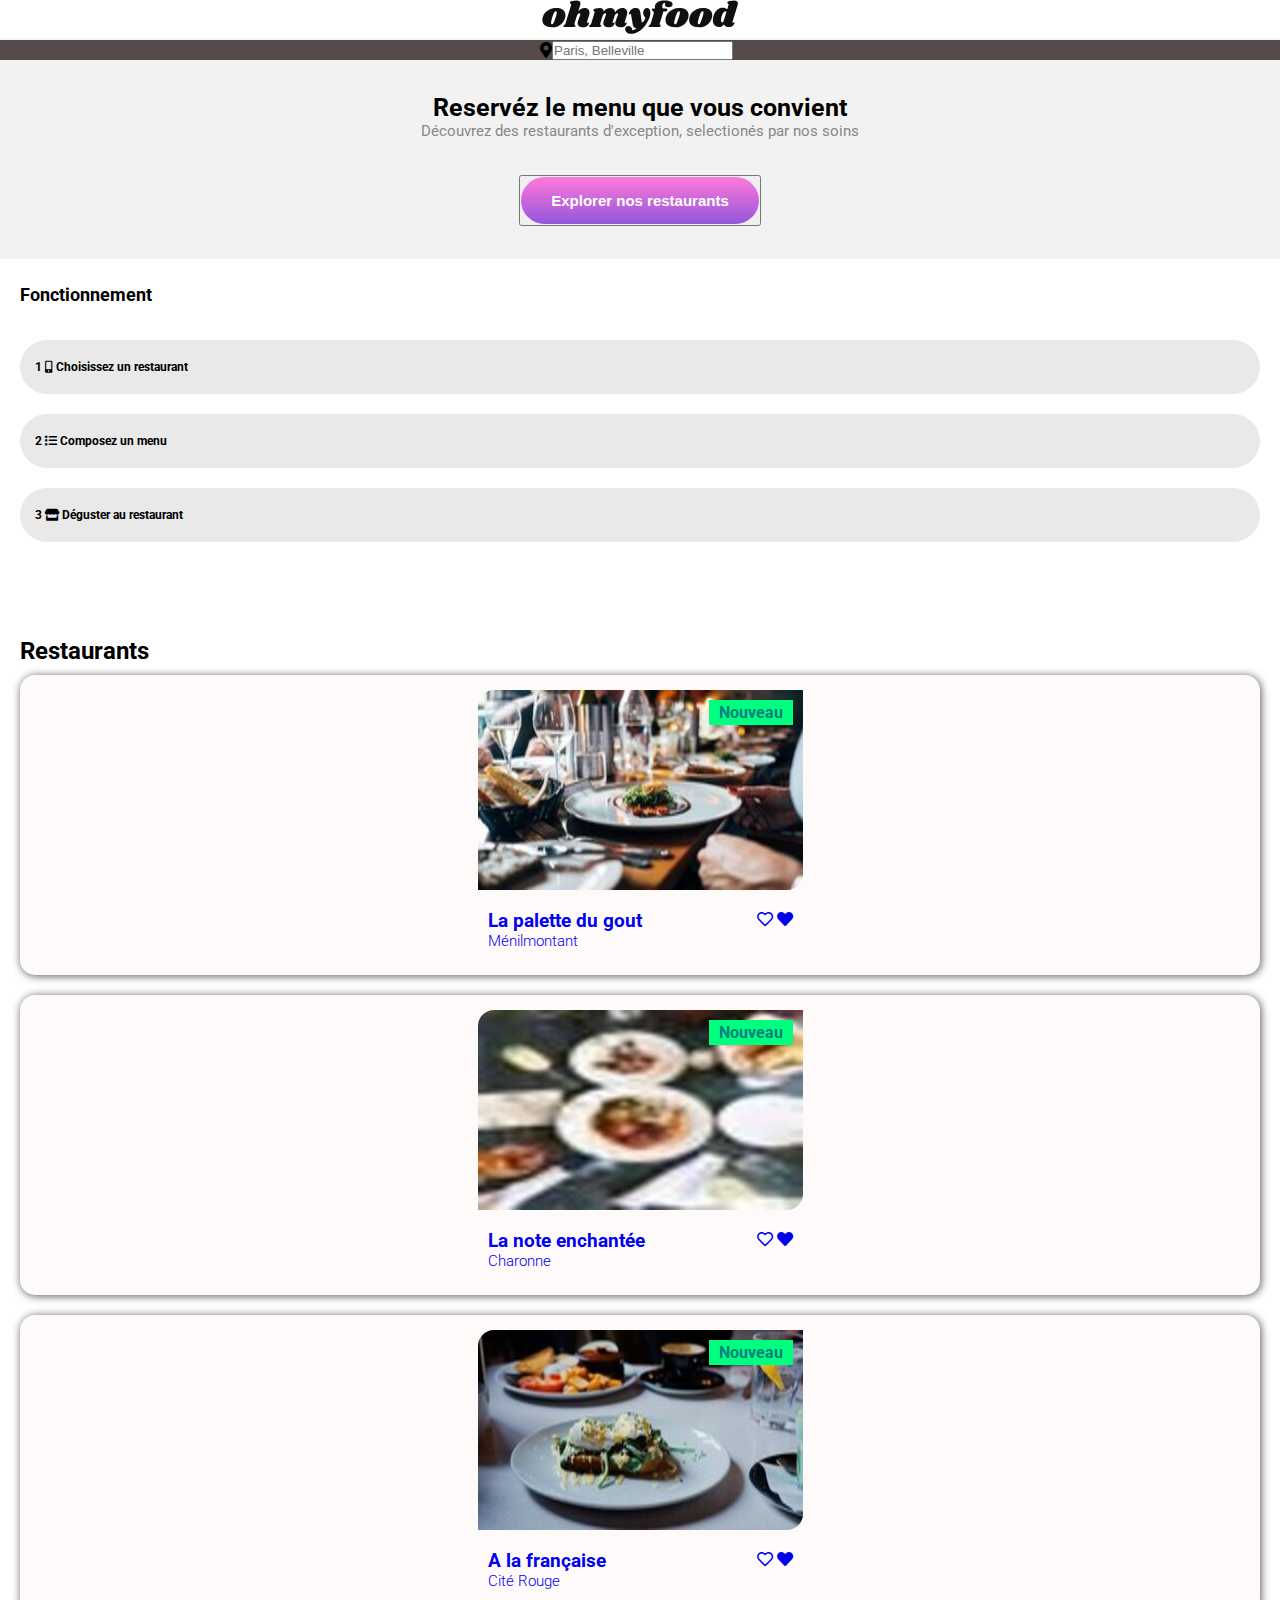
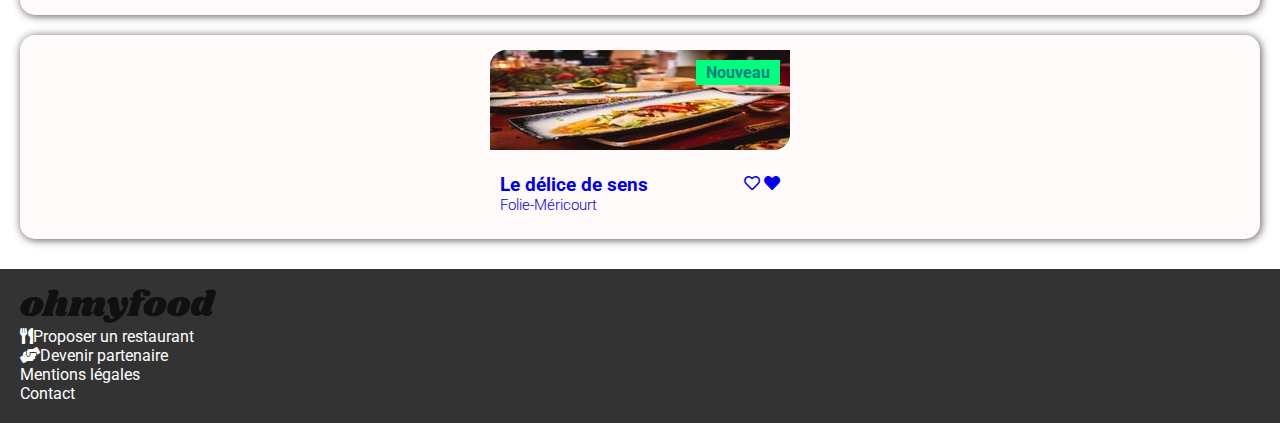
==== index.html @ 84fff4ca "first-copy" ====
<!DOCTYPE html>
<html lang="française">
<head>
    <meta charset="UTF-8">
    <meta http-equiv="X-UA-Compatible" content="IE=edge">
    <meta name="viewport" content="width=device-width, initial-scale=1.0">
    <title>Bienvenue chez Ohmyfood votre nouveau restaurant</title>
    <link rel="stylesheet" href="style.css">
    <link href="https://fonts.googleapis.com/css2?family=Shrikhand&display=swap" rel="stylesheet"/>
    <link rel="preconnect" href="https://fonts.gstatic.com"/>
    <link href="https://fonts.googleapis.com/css2?family=Roboto:ital,wght@0,300;0,500;0,700;1,300&display=swap" rel="stylesheet"/>
    <link rel="stylesheet" href="https://use.fontawesome.com/releases/v5.15.2/css/all.css">
</head>
<body class="home_page">
    <header class="the_header">
        <div class="logo_logo">
            <img src="images/logo/ohmyfood@2x.svg" alt="ohmyfood logo">
        </div>
        <form class="recherche_loc">
            <div class="map_maker">
                <i class="fas fa-map-marker-alt" aria-hidden="true"></i>
            </div>
            <div class="imput_text">
                <input type="text" placeholder="Paris, Belleville">
            </div>
        </form>
    </header>

    <main>
        <div class="reservation">
            <hgroup class="reservation_hgroup">
                <h1>Reservéz le menu que vous convient</h1>
                <h2>Découvrez des restaurants d'exception, selectionés par nos soins</h2>
             </hgroup>
            <button>
                <a href="" class="explore"> Explorer nos restaurants </a>
            </button>
        </div>

        <div class="fonctionnement_list">
            <h2 class="fonctionnement_title">Fonctionnement</h2>
            <div class="list_f">
                <a href="#" class="fonc_button_1">
                    <span class="fonc_circle">1</span>
                    <span class="fonc_icons">
                        <i class="fas fa-mobile-alt"></i>
                    </span>
                    <span class="fonc_texte">Choisissez un restaurant</span>
                </a>
                <a href="#" class="fonc_button_2">
                    <span class="fonc_circle">2</span>
                    <span class="fonc_icons">
                        <i class="fas fa-list"></i>
                    </span>
                    <span class="fonc_texte">Composez un menu</span>
                </a>
                <a href="#" class="fonc_button_3">
                    <span class="fonc_circle">3</span>
                    <span class="fonc_icons">
                        <i class="fas fa-store"></i>
                    </span>
                    <span class="fonc_texte">Déguster au restaurant</span>
                </a>
            </div>
        </div>
        <section>
            <div class="restaurants_img">
                <h2 class="restaurants_title">Restaurants</h2>
                <div class="box_img">
                    <a href="La_palette_du_gout.html">
                        <figure class="box_img_header">
                            <img src="images/photos/la-palette.jpg" alt="la-palette-du-gout" class="cart_img"/>
                            <figcaption class="img_fig">Nouveau</figcaption>
                        </figure>
                        <header class="description">
                            <hgroup>
                                <h3 class="strong">La palette du gout</h3>
                                <h4 class="subtitle">Ménilmontant</h4>
                            </hgroup>
                            <div class="coeur">
                                <i class="far fa-heart default-icon"></i>
                                <i class="fas fa-heart hover-icon"></i>
                            </div>
                        </header>
                    </a>
                </div>
                <div class="box_img">
                    <a href="La_note_enchantee.html">
                        <figure class="box_img_header">
                            <img src="images/photos/la-note.jpg" alt="la-note-enchantée" class="cart_img"/>
                            <figcaption class="img_fig">Nouveau</figcaption>
                        </figure>
                        <header class="description">
                            <hgroup>
                                <h3 class="strong">La note enchantée</h3>
                                <h4 class="subtitle">Charonne</h4>
                            </hgroup>
                            <div class="coeur">
                                <i class="far fa-heart default-icon"></i>
                                <i class="fas fa-heart hover-icon"></i>
                            </div>
                        </header>
                    </a>
                </div>
                <div class="box_img">
                    <a href="A_la_Francaise.html">
                        <figure class="box_img_header fade-7">
                            <img src="images/photos/la-francaise.jpg" alt="à-la-française" class="cart_img"/>
                            <figcaption class="img_fig">Nouveau</figcaption>
                        </figure>
                    <header class="description">
                        <hgroup>
                            <h3 class="strong">A la française</h3>
                            <h4 class="subtitle">Cité Rouge</h4>
                        </hgroup>
                        <div class="coeur">
                            <i class="far fa-heart default-icon"></i>
                            <i class="fas fa-heart hover-icon"></i>
                        </div>
                    </header>
                </a>
                </div>
                <div class="box_img">
                    <a href="Le_delice_des_sens.html">
                        <figure class="box_img_header fade-8">
                            <img src="images/photos/le-délice.jpg" alt="le-délice-de-sens" class="cart_img"/>
                            <figcaption class="img_fig">Nouveau</figcaption>
                        </figure>
                        <header class="description">
                            <hgroup>
                                <h3 class="strong">Le délice de sens</h3>
                                <h4 class="subtitle">Folie-Méricourt</h4>
                            </hgroup>
                            <div class="coeur">
                                <i class="far fa-heart default-icon"></i>
                                <i class="fas fa-heart hover-icon"></i>
                            </div>
                        </header>
                    </a>
            </div>
            </div>
        </section>
    </main>
    <footer>
        <div class="the_footer">
            <div class="footer_logo">
                <img src="images/logo/ohmyfood@2x.svg" alt="logo footer" />
            </div>
            <div class="footer_details">
                <ul class="footer_details_value">
                    <li>
                        <a class="" href="#">
                            <i class="fas fa-utensils footer-icons"></i>Proposer un restaurant
                        </a>
                    </li>
                    <li>
                        <a href="#">
                            <i class="fas fa-hands-helping footer-icons"></i>Devenir partenaire
                        </a>
                    </li>
                    <li><a href="#">Mentions légales</a></li>
                    <li><a href="mailto:test@test.local">Contact</a></li>
                </ul>
            </div>
        </div>
    </footer>
    </div>
</body>
</html>
---- style.css ----
* {
    margin: 0;
    padding: 0;
    text-decoration: none;
    box-sizing: border-box;
}
body {
    font-family: Roboto, sans-serif;
    font-size: 16px;
    text-align: left;
}
.the_header {
    display: flex;
    flex-direction: column;
    align-items: center;
    background-color: #574a4a;
}
.logo_logo {
    background: white;
    width: 150%;
    text-align: center;
    border-bottom: 2px solid #f4f4f4;
}
.recherche_loc {
    display: flex;
    align-items: center;
    margin: auto;
    width: 200px;
}
main {
    display: flex;
    flex-flow: column nowrap;
    margin-left: auto;
    margin-right: auto;
}
.reservation {
    text-align: center;
    padding: 33px 10px;
    background-color: #f2f2f2;
    flex: 100%;
}
.reservation_hgroup {
    margin-bottom: 35px;
}
.reservation_hgroup h1 {
    font-size: 25px;
    font-weight: bold;
}
.reservation_hgroup h2 {
    font-size: 15px;
    font-weight: normal;
    color: #888;
}
.explore {
    display: inline-block;
    text-decoration: none;
    background: linear-gradient(#ff79da, #9356dc);
    cursor: pointer;
    text-align: center;
    border-radius: 25px;
    font-size: 15px;
    color: #fff;
    font-weight: bold;
    padding: 15px 30px;
    border: none;
    transition: 0.2s;
}
.fonctionnement_list {
    display: flex;
    flex-direction: column;
    padding: 15px;
    margin: 10px 5px;
}
.fonctionnement_title {
    font-size: 18px;
    font-weight: bold;
    margin-bottom: 15px;
}
.list_f {
    display: flex;
    flex-direction: column;
    margin-top: 20px;
}
.fonc_button_1 {
    flex: 1 0auto;
    margin-bottom: 20px;
    text-decoration: none;
    background: #e9e9e9;
    border-radius: 30px;
    text-align: justify;
    margin-left: 0;
    font-size: 12px;
    color: #000;
    font-weight: bold;
    padding: 20px 15px;
}
.fonc_button_2 {
    flex: 1 0 auto;
    margin-bottom: 20px;
    text-decoration: none;
    background: #e9e9e9;
    border-radius: 30px;
    text-align: justify;
    margin-left: 0;
    font-size: 12px;
    color: #000;
    font-weight: bold;
    padding: 20px 15px;
}
.fonc_button_3 {
    flex: 1 0 auto;
    margin-bottom: 20px;
    text-decoration: none;
    background: #e9e9e9;
    border-radius: 30px;
    text-align: justify;
    margin-left: 0;
    font-size: 12px;
    color: #000;
    font-weight: bold;
    padding: 20px 15px;
}
.restaurants_img {
    display: flex;
    flex-wrap: wrap;
    padding: 20px;
    border-radius: 15px;
    margin-top: 30px;
}
.box_img {
    display: flex;
    flex-wrap: wrap;
    border-radius: 15px;
    justify-content: space-around;
    background-color: snow;
    margin: 10px auto;
    box-shadow: 1px 1px 8px #555;
    padding: 15px;
    width: 100%;
}
.box_img_header {
    position: relative;
    max-height: 200px;
}
.box_img_header img {
    object-fit: cover;
    width: 100%;
    border-top-left-radius: 1em;
    border-bottom-right-radius: 1em;
    max-height: 200px;
}
.img_fig {
    top: 10px;
    right: 10px;
    position: absolute;
    background: springgreen;
    color: teal;
    padding: 3px 10px;
    font-weight: bold;
}
.description {
    display: flex;
    flex-direction: row;
    flex-wrap: nowrap;
    padding: 10px;
    justify-content: space-between;
    width: 100%;
    margin-top: 10px;
}
.strong {
    font-family: "Roboto", sans-serif;
}
.subtitle {
    font-weight: 300;
}
.the_menu_header{
    display: flex;
    flex-direction: column;
    align-items: center;
}
.the_menu_header_logo {
    display: flex;
    align-items: center;
    padding: 15px;
}
.the_plats {
    margin: 15px;
}
.the_menu main {
    margin-top: 50px;
    border-bottom-left-radius: 35px;
    border-bottom-right-radius: 35px;
}
.menu_name {
    font-weight: normal;
    padding: 20px 0px 20px 20px;
}
.the_menu_plats {
    padding: 20px;
}
.sub_title {
    margin: 25px 0px;
}
.the_menu_text {
    display: flex;
    justify-content: space-between;
    border-radius: 20px;
    box-shadow: 0 5px 15px 0 gray;
    margin: 10px O;
    background: honeydew;
    cursor: pointer;
    margin-top: 25px;
}
.the_reserve_btn {
    text-align: center;
    margin-top: 15px;
}
.reserve_btn {
    display: inline-block;
    text-decoration: none;
    cursor: pointer;
    text-align: center;
    background: linear-gradient(pink, purple);
    font-weight: bold;
    color: white;
    border-radius: 25px;
    padding: 15px 30px;
    box-shadow: 0 5px 15px 0 gray;
}
.the_menu_prices {
    width: 80%;
    padding: 10px;
}
h4 {
    font-size: 15px;
}
.plat {
    font-size: 20px;
    font-weight: bold;
}
.the_footer {
    background-color: #333;
    color: white;
    padding: 20px;
}
.the_footer_logo {
    color: white;
    max-width: 150px;
}
ul {
    list-style: none;
}
.the_footer a {
    text-decoration: none;
    color: white;
}
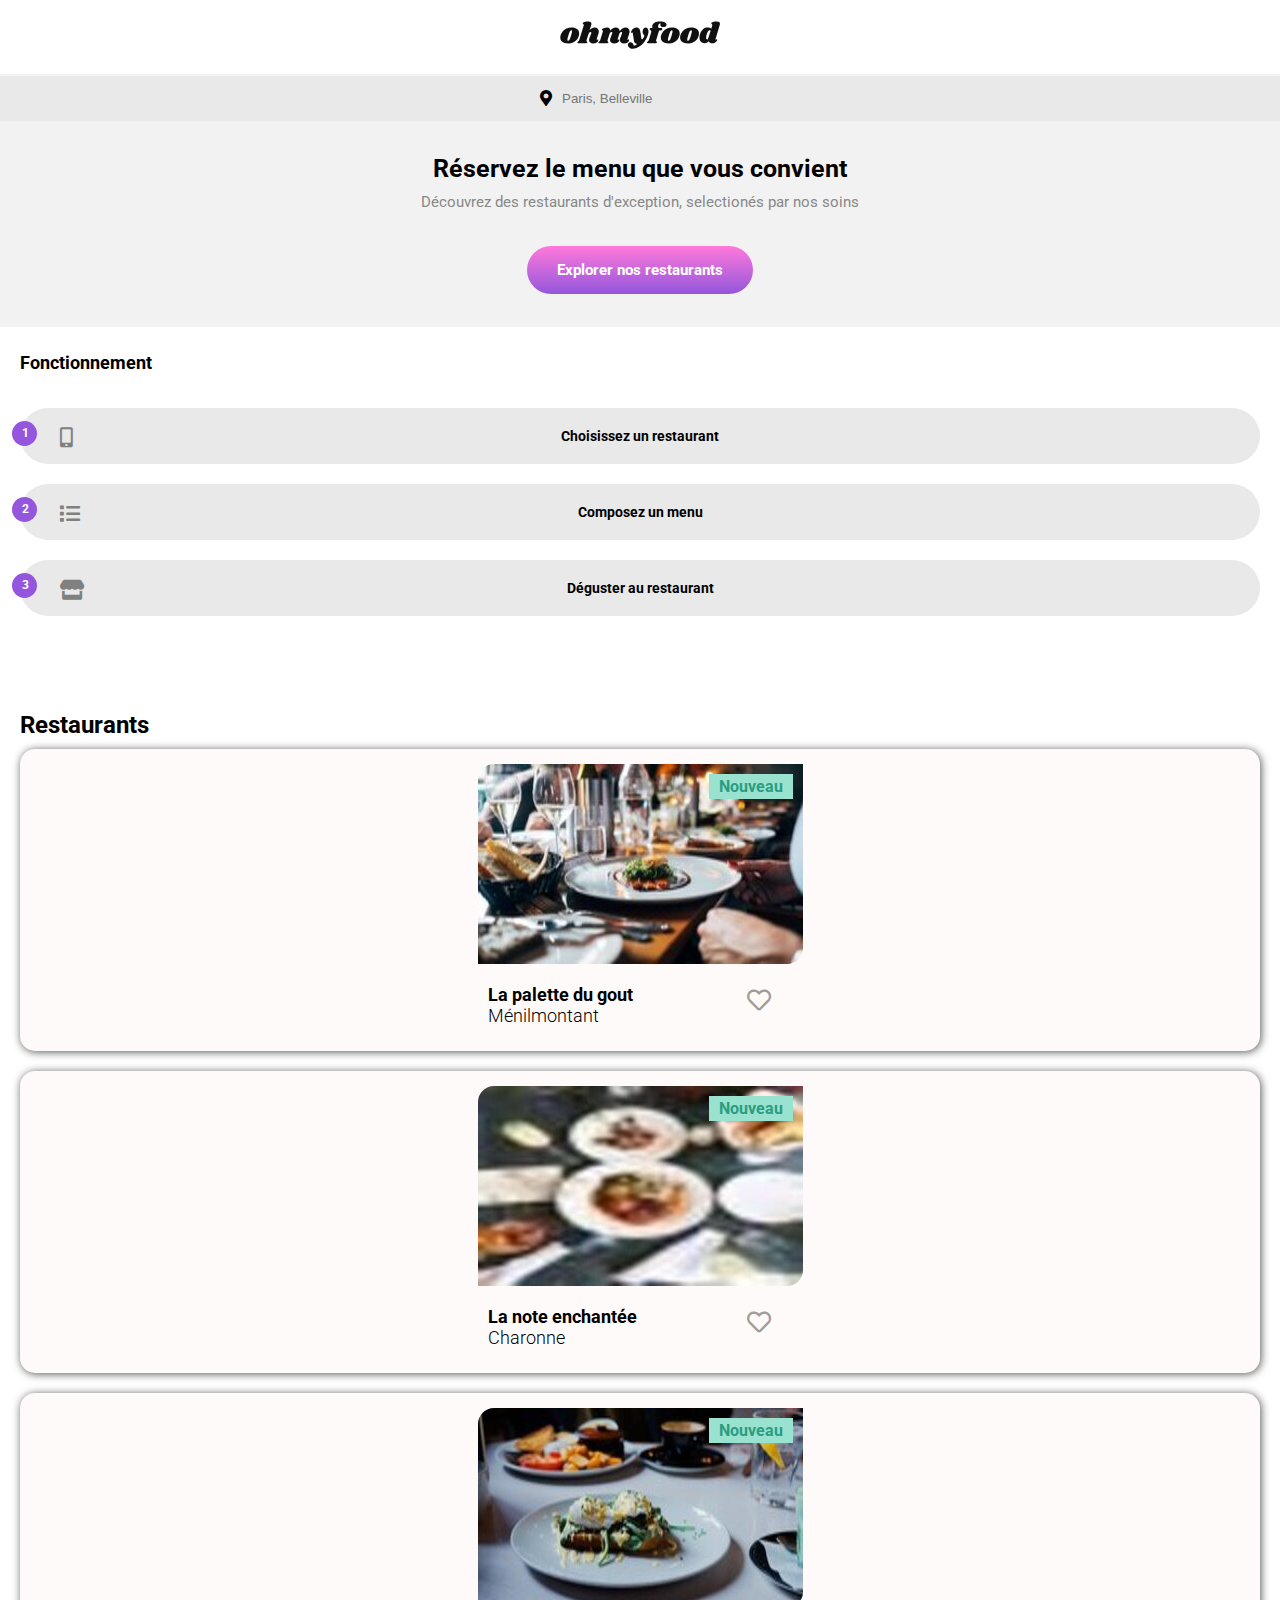
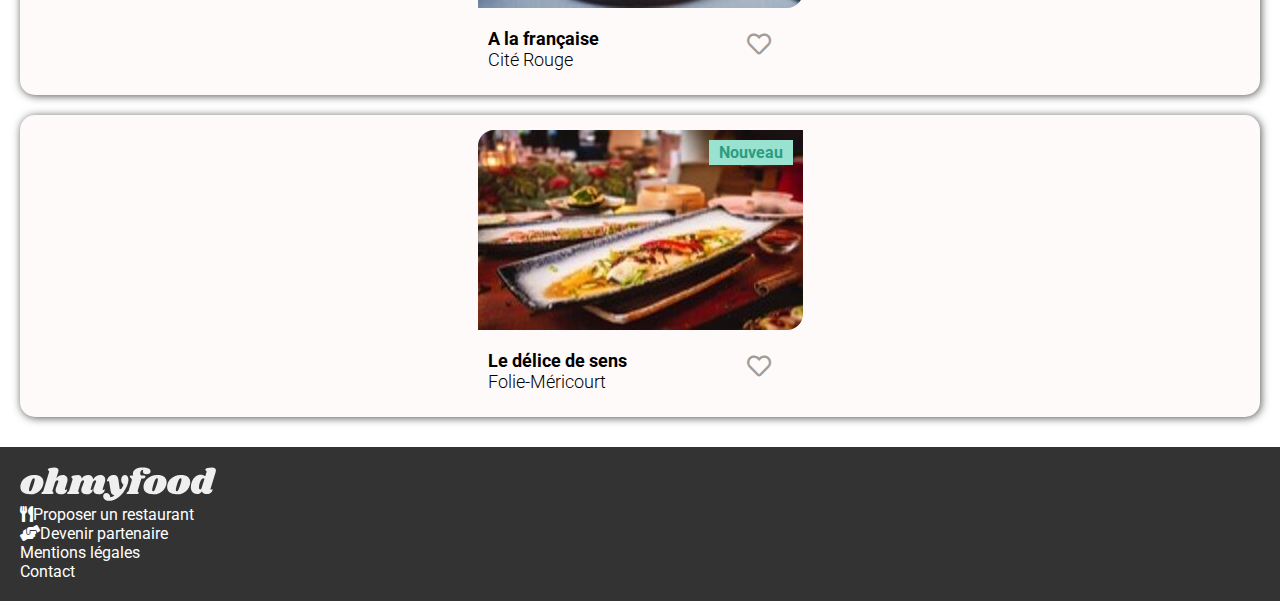
==== commit 8fb7c951: "sara2" ====
--- a/index.html
+++ b/index.html
@@ -20,7 +20,7 @@
             <div class="map_maker">
                 <i class="fas fa-map-marker-alt" aria-hidden="true"></i>
             </div>
-            <div class="imput_text">
+            <div class="input_text">
                 <input type="text" placeholder="Paris, Belleville">
             </div>
         </form>
@@ -29,12 +29,10 @@
     <main>
         <div class="reservation">
             <hgroup class="reservation_hgroup">
-                <h1>Reservéz le menu que vous convient</h1>
+                <h1>Réservez le menu que vous convient</h1>
                 <h2>Découvrez des restaurants d'exception, selectionés par nos soins</h2>
-             </hgroup>
-            <button>
-                <a href="" class="explore"> Explorer nos restaurants </a>
-            </button>
+            </hgroup>
+            <a href="" class="explore"> Explorer nos restaurants </a>
         </div>
 
         <div class="fonctionnement_list">
@@ -104,7 +102,7 @@
                 </div>
                 <div class="box_img">
                     <a href="A_la_Francaise.html">
-                        <figure class="box_img_header fade-7">
+                        <figure class="box_img_header">
                             <img src="images/photos/la-francaise.jpg" alt="à-la-française" class="cart_img"/>
                             <figcaption class="img_fig">Nouveau</figcaption>
                         </figure>
@@ -122,7 +120,7 @@
                 </div>
                 <div class="box_img">
                     <a href="Le_delice_des_sens.html">
-                        <figure class="box_img_header fade-8">
+                        <figure class="box_img_header">
                             <img src="images/photos/le-délice.jpg" alt="le-délice-de-sens" class="cart_img"/>
                             <figcaption class="img_fig">Nouveau</figcaption>
                         </figure>
--- a/style.css
+++ b/style.css
@@ -13,13 +13,24 @@
     display: flex;
     flex-direction: column;
     align-items: center;
-    background-color: #574a4a;
+    background-color: #e9e9e9;
+}
+.recherche_loc .input_text input {
+    border: 0;
+    width: 100%;
+    background-color: transparent;
+    padding: 15px 10px;
 }
 .logo_logo {
     background: white;
     width: 150%;
     text-align: center;
     border-bottom: 2px solid #f4f4f4;
+    padding: 10px;
+}
+.logo_logo img {
+    height: 50px;
+    width: 160px;
 }
 .recherche_loc {
     display: flex;
@@ -45,6 +56,7 @@
 .reservation_hgroup h1 {
     font-size: 25px;
     font-weight: bold;
+    margin-bottom: 10px;
 }
 .reservation_hgroup h2 {
     font-size: 15px;
@@ -119,6 +131,34 @@
     color: #000;
     font-weight: bold;
     padding: 20px 15px;
+}
+.fonc_texte {
+    display: flex;
+    font-size: 14px;
+    justify-content: space-around;
+    align-items: center;
+}
+.fonc_circle {
+    position: absolute;
+    left: 12px;
+    margin-top: -7px;
+    background: #9356dc;
+    border-radius: 100%;
+    color: #fff;
+    height: 25px;
+    width: 25px;
+    line-height: 1.67;
+    padding: 2px 10px;
+    font-weight: bold;
+}
+.fonc_icons {
+    display: flex;
+    align-items: center;
+    justify-content: flex-start;
+    color: grey;
+    margin: 0 20px 0 25px;
+    position: absolute;
+    font-size: 20px;
 }
 .restaurants_img {
     display: flex;
@@ -153,8 +193,8 @@
     top: 10px;
     right: 10px;
     position: absolute;
-    background: springgreen;
-    color: teal;
+    background: #99e2d0;
+    color: #2c9c81;
     padding: 3px 10px;
     font-weight: bold;
 }
@@ -168,11 +208,22 @@
     margin-top: 10px;
 }
 .strong {
-    font-family: "Roboto", sans-serif;
+    color: black;
+    font-size: 18px;
+    font-family: "Roboto",sans-serif;
 }
 .subtitle {
+    color: black;
+    font-size: 18px;
     font-weight: 300;
 }
+.figure {
+    display: block;
+    margin-block-start: 1em;
+    margin-block-end: 1em;
+    margin-inline-end: 40px;
+    margin-inline-start: 40px;
+}
 .the_menu_header{
     display: flex;
     flex-direction: column;
@@ -182,14 +233,21 @@
     display: flex;
     align-items: center;
     padding: 15px;
+}
+.grey {
+    background: #f6f6f6;
+}
+.menu_title {
+    position: relative;
+    width: 100%;
 }
 .the_plats {
     margin: 15px;
 }
 .the_menu main {
-    margin-top: 50px;
-    border-bottom-left-radius: 35px;
-    border-bottom-right-radius: 35px;
+    margin-top: -65px;
+    border-top-left-radius: 35px;
+    border-top-right-radius: 35px;
 }
 .menu_name {
     font-weight: normal;
@@ -220,12 +278,15 @@
     text-decoration: none;
     cursor: pointer;
     text-align: center;
-    background: linear-gradient(pink, purple);
-    font-weight: bold;
+    background: linear-gradient(#ff79da,#9356dc);
+    font-weight: bold;
+    box-shadow: 0 5px 15px 0 #c3c3c3;
     color: white;
     border-radius: 25px;
     padding: 15px 30px;
-    box-shadow: 0 5px 15px 0 gray;
+    margin: 0 0.3em 0.3em 0;
+    font-size: 15px;
+
 }
 .the_menu_prices {
     width: 80%;
@@ -243,9 +304,10 @@
     color: white;
     padding: 20px;
 }
-.the_footer_logo {
+.footer_logo {
     color: white;
     max-width: 150px;
+    filter: invert(1);
 }
 ul {
     list-style: none;
@@ -253,4 +315,114 @@
 .the_footer a {
     text-decoration: none;
     color: white;
+}
+.the_cover_img {
+    height: 270px;
+    width: 100%;
+    z-index: -1;
+}
+.the_cover_img img {
+    object-fit: cover;
+    width: 100%;
+}
+.coeur {
+    position: relative;
+    margin-right: 22px;
+    margin-top: 4px
+    ;
+}
+.coeur .hover-icon {
+    position: absolute;
+    opacity: 0;
+    right: 20px;
+    transition: opacity 400ms;
+}
+.coeur i {
+    color: #9d9d9d;
+    font-size: 24px;
+    left: 50%;
+}
+.menu_heart .hover-icon:hover {
+background: #9356dc;
+}
+.the_menu_text .price_container {
+    display: flex;
+    justify-content: space-between;
+    align-items: center;
+    font-size: 17px;
+    font-weight: bold;
+    margin-top: 18px;
+    padding-right: 10px;
+    text-align: right;
+}
+.sub_title {
+    margin: 25px 0;
+    font-size: 18px;
+    text-transform: uppercase;
+}
+.menu_heart {
+    display: flex;
+    align-items: center;
+    justify-content: right;
+    font-size: 1.5rem;
+    padding-right: 10px;
+    position: relative;
+}
+.menu_heart .default-icon{
+      position: absolute;
+      opacity: 0;
+      right: 20px;
+      color: #9356DC;
+      transition: opacity 400ms;
+}
+.menu_heart .hover-icon {
+      position: absolute;
+      right: 20px;
+      opacity: 0;
+      left: 0;
+}.btn-menu:hover .checkbox {
+    display: -webkit-box;
+    display: -ms-flexbox;
+    display: flex;
+    -webkit-box-pack: center;
+    -ms-flex-pack: center;
+    justify-content: center;
+    -webkit-box-align: center;
+    -ms-flex-align: center;
+    align-items: center;
+    width: 40px;
+    background-color: #99e2d0;
+    height: 100%;
+    overflow: hidden;
+    -webkit-animation: checkboxIn ease-in-out 400ms;
+    animation: checkboxIn ease-in-out 400ms;
+    -webkit-animation-fill-mode: forwards;
+    animation-fill-mode: forwards;
+    -webkit-animation-iteration-count: 1;
+    animation-iteration-count: 1;
+    -webkit-transform-origin: 50% 50%;
+    transform-origin: 50% 50%; }
+  
+  .checkbox {
+    display: inline;
+    border-radius: 0px 10px 10px 0px;
+    height: 100%;
+    background-color: #99e2d0; }
+  
+  .checkbox .fa-check-circle {
+    color: white;
+    transform: rotate(360deg); }
+  
+  .btn-menu:hover .menu__checkbox .far {
+    animation: spinCheck ease-in-out 700ms; }
+  
+  .checkbox .fa-check-circle {
+    color: white;
+    transform: rotate(360deg); }
+  
+  @keyframes spinCheck {
+    0% {
+      transform: rotate(-180deg); }
+    100% {
+      transform: rotate(0deg); } }
 }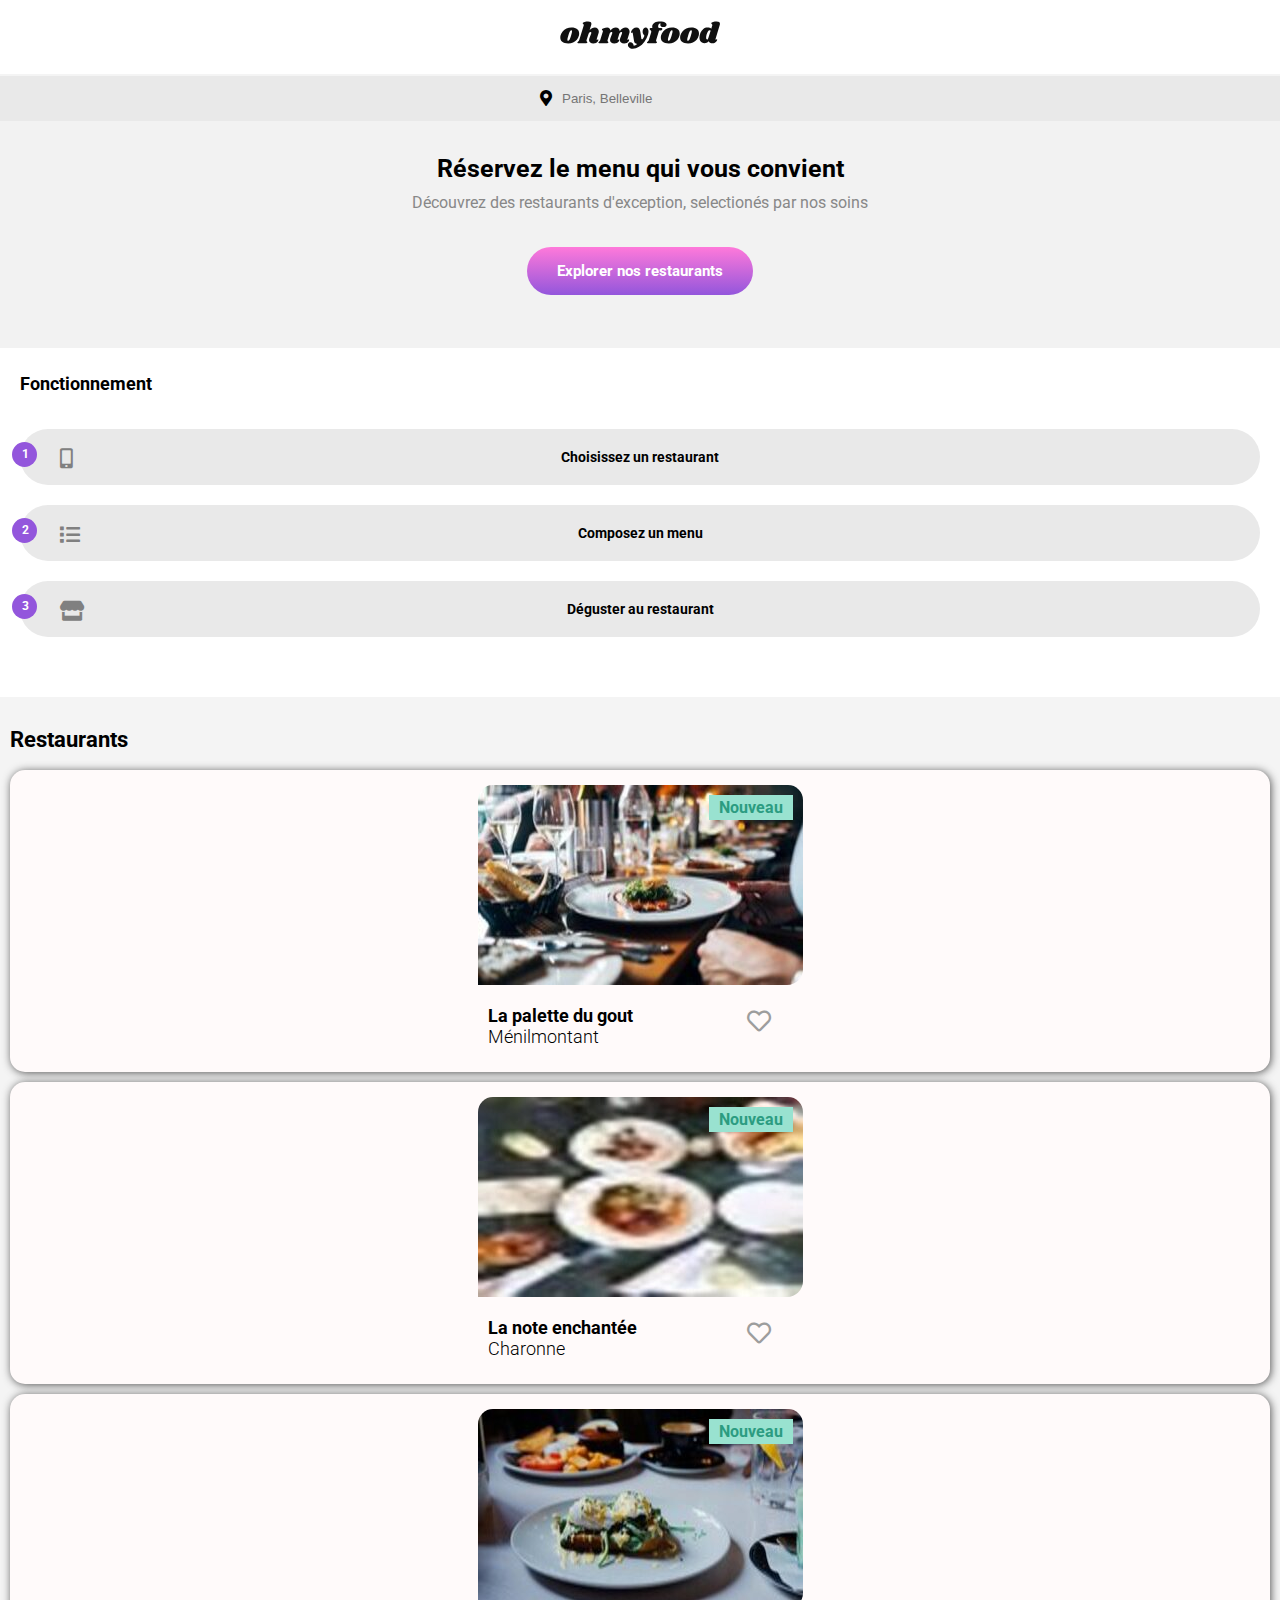
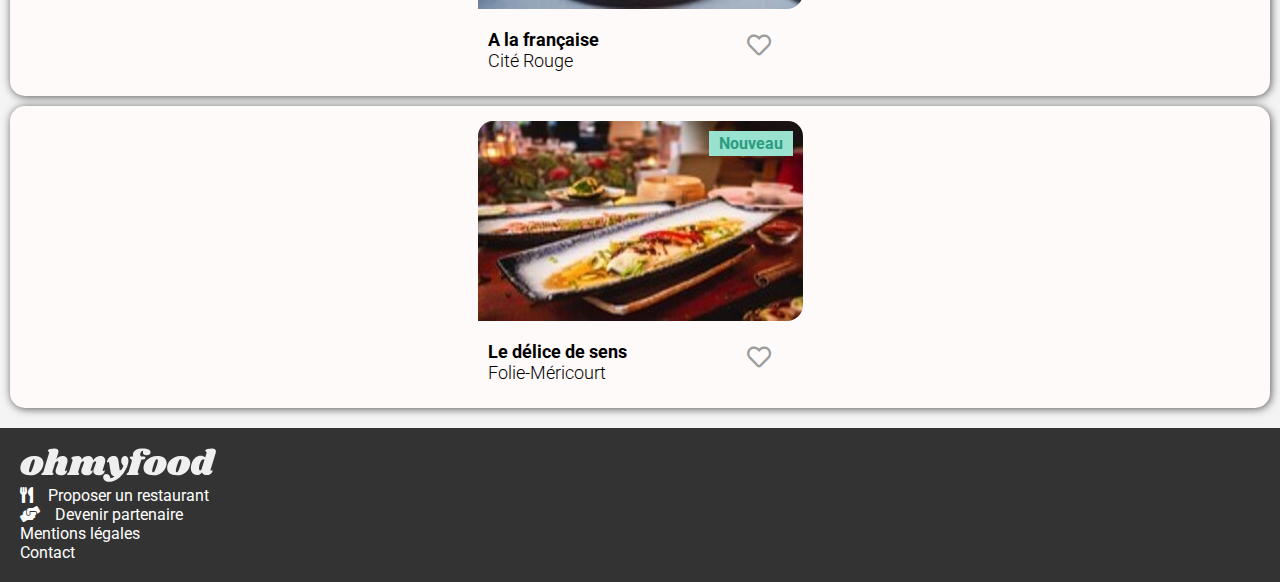
==== commit d9dfc0ef: "copy copy" ====
--- a/index.html
+++ b/index.html
@@ -29,7 +29,7 @@
     <main>
         <div class="reservation">
             <hgroup class="reservation_hgroup">
-                <h1>Réservez le menu que vous convient</h1>
+                <h1>Réservez le menu qui vous convient</h1>
                 <h2>Découvrez des restaurants d'exception, selectionés par nos soins</h2>
             </hgroup>
             <a href="" class="explore"> Explorer nos restaurants </a>
--- a/style.css
+++ b/style.css
@@ -15,6 +15,11 @@
     align-items: center;
     background-color: #e9e9e9;
 }
+.the_header_back_icon {
+    color: black;
+    margin-right: 275px;
+    display: block;
+}
 .recherche_loc .input_text input {
     border: 0;
     width: 100%;
@@ -57,9 +62,11 @@
     font-size: 25px;
     font-weight: bold;
     margin-bottom: 10px;
+    margin-left: 30px;
+    margin-right: 30px;
 }
 .reservation_hgroup h2 {
-    font-size: 15px;
+    font-size: 16px;
     font-weight: normal;
     color: #888;
 }
@@ -76,6 +83,7 @@
     padding: 15px 30px;
     border: none;
     transition: 0.2s;
+    margin-bottom: 20px;
 }
 .fonctionnement_list {
     display: flex;
@@ -161,11 +169,16 @@
     font-size: 20px;
 }
 .restaurants_img {
-    display: flex;
-    flex-wrap: wrap;
-    padding: 20px;
-    border-radius: 15px;
-    margin-top: 30px;
+    background-color: #f4f4f4;
+    padding: 10px;
+    margin-top: 15px;
+}
+.restaurants_title {
+    font-size: 22px;
+    font-family: "Roboto", sans-serif;
+    font-weight: bold;
+    margin-bottom: 18px;
+    margin-top: 20px;
 }
 .box_img {
     display: flex;
@@ -189,6 +202,11 @@
     border-bottom-right-radius: 1em;
     max-height: 200px;
 }
+.box_img img {
+    object-fit: cover;
+    border-top-right-radius: 15px;
+    border-top-left-radius: 15px;
+}
 .img_fig {
     top: 10px;
     right: 10px;
@@ -230,9 +248,12 @@
     align-items: center;
 }
 .the_menu_header_logo {
-    display: flex;
-    align-items: center;
-    padding: 15px;
+    padding: 5px 46px;
+    flex-flow: column;
+    background: white;
+    width: 160%;
+    text-align: center;
+    border-bottom: é px solid #f4f4f4;
 }
 .grey {
     background: #f6f6f6;
@@ -286,7 +307,6 @@
     padding: 15px 30px;
     margin: 0 0.3em 0.3em 0;
     font-size: 15px;
-
 }
 .the_menu_prices {
     width: 80%;
@@ -296,7 +316,7 @@
     font-size: 15px;
 }
 .plat {
-    font-size: 20px;
+    font-size: 18px;
     font-weight: bold;
 }
 .the_footer {
@@ -309,12 +329,18 @@
     max-width: 150px;
     filter: invert(1);
 }
+.footer-icons {
+    margin-right: 15px;
+}
 ul {
     list-style: none;
 }
 .the_footer a {
     text-decoration: none;
     color: white;
+}
+.fa-arrow-left:before {
+    content: "\f060";
 }
 .the_cover_img {
     height: 270px;
@@ -355,32 +381,39 @@
     padding-right: 10px;
     text-align: right;
 }
+.the_meu_prices{
+    padding: 10px 10px 10px 10px;
+}
 .sub_title {
     margin: 25px 0;
     font-size: 18px;
     text-transform: uppercase;
 }
-.menu_heart {
-    display: flex;
-    align-items: center;
-    justify-content: right;
-    font-size: 1.5rem;
-    padding-right: 10px;
-    position: relative;
-}
-.menu_heart .default-icon{
-      position: absolute;
-      opacity: 0;
-      right: 20px;
-      color: #9356DC;
-      transition: opacity 400ms;
-}
-.menu_heart .hover-icon {
-      position: absolute;
-      right: 20px;
-      opacity: 0;
-      left: 0;
-}.btn-menu:hover .checkbox {
+.sub_title:after {
+    content: "";
+    border-bottom: 2px solid #99e2d0;
+    display: block;
+    padding-top: 3px;
+    width: 40px;
+}
+.menu-heart {
+    right: 30px;
+    top: 20px;
+    position: absolute;
+}
+.coeur:hover {
+    cursor: pointer;
+    overflow: hidden;
+    opacity: 1;
+}
+.coeur .hover-icon:hover{
+      background: linear-gradient(#ff79da, #9356dc);
+      -webkit-text-fill-color: transparent;
+      -webkit-background-clip: text;
+      opacity: 1;
+      z-index: 999;
+}
+.the_menu_text:hover .checkbox {
     display: -webkit-box;
     display: -ms-flexbox;
     display: flex;
@@ -390,9 +423,8 @@
     -webkit-box-align: center;
     -ms-flex-align: center;
     align-items: center;
-    width: 40px;
+    width: 50px;
     background-color: #99e2d0;
-    height: 100%;
     overflow: hidden;
     -webkit-animation: checkboxIn ease-in-out 400ms;
     animation: checkboxIn ease-in-out 400ms;
@@ -403,26 +435,52 @@
     -webkit-transform-origin: 50% 50%;
     transform-origin: 50% 50%; }
   
-  .checkbox {
-    display: inline;
-    border-radius: 0px 10px 10px 0px;
-    height: 100%;
-    background-color: #99e2d0; }
-  
-  .checkbox .fa-check-circle {
-    color: white;
-    transform: rotate(360deg); }
-  
-  .btn-menu:hover .menu__checkbox .far {
-    animation: spinCheck ease-in-out 700ms; }
-  
-  .checkbox .fa-check-circle {
-    color: white;
-    transform: rotate(360deg); }
-  
-  @keyframes spinCheck {
+.checkbox {
+    display: none;
+    border-bottom-right-radius: 10px;
+    border-top-right-radius: 10px;
+    background-color: #99e2d0;
+ }
+.checkbox .fa-check-circle {
+    color: white;
+    transform: rotate(360deg); 
+}
+.btn-menu:hover .menu__checkbox .far {
+    animation: spinCheck ease-in-out 700ms; 
+}
+.checkbox .fa-check-circle {
+    color: white;
+    transform: rotate(360deg); 
+}
+.the_menu_text:hover .checkbox .fas {
+    animation: spinCheck ease-in-out 700ms; 
+}
+.checkbox .fa-check-circle {
+    color: white;
+    transform: rotate(360deg); 
+}
+@keyframes spinCheck {
     0% {
-      transform: rotate(-180deg); }
+        transform: rotate(-180deg); 
+    }
     100% {
-      transform: rotate(0deg); } }
+        transform: rotate(0deg); 
+    } 
+}
+    
+@keyframes checkboxIn {
+    0% {
+        transform: translate(20px, 0);
+    }
+    100% {
+        transform: translate(0px, 0);
+        }
+}
+@media only screen (min-width: 1024px) {
+.header {
+    display: flex;
+    flex-direction: row;
+    align-items: center;
+    justify-content: space-between;
+    background: transparent;
 }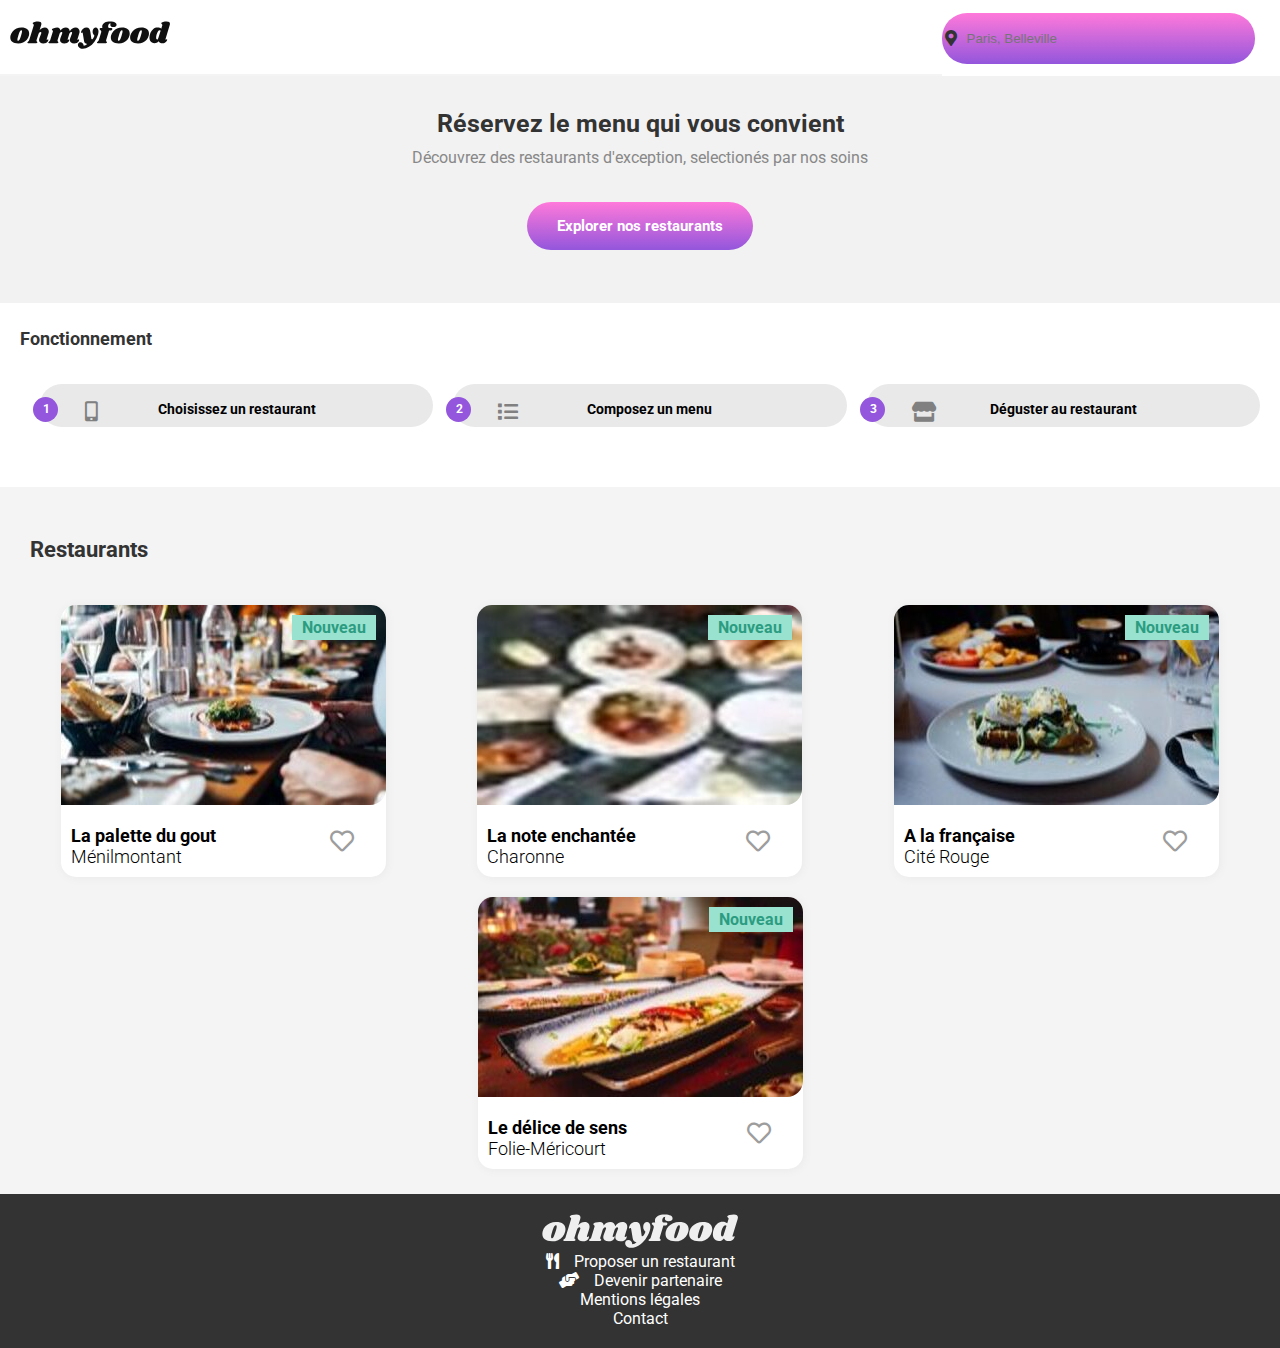
==== commit 7cfccabf: "sgcopy" ====
--- a/index.html
+++ b/index.html
@@ -14,7 +14,9 @@
 <body class="home_page">
     <header class="the_header">
         <div class="logo_logo">
-            <img src="images/logo/ohmyfood@2x.svg" alt="ohmyfood logo">
+            <a href="index.html">
+                <img src="images/logo/ohmyfood@2x.svg" alt="ohmyfood logo">
+            </a>
         </div>
         <form class="recherche_loc">
             <div class="map_maker">
@@ -38,21 +40,21 @@
         <div class="fonctionnement_list">
             <h2 class="fonctionnement_title">Fonctionnement</h2>
             <div class="list_f">
-                <a href="#" class="fonc_button_1">
+                <a href="#" class="fonc_button">
                     <span class="fonc_circle">1</span>
                     <span class="fonc_icons">
                         <i class="fas fa-mobile-alt"></i>
                     </span>
                     <span class="fonc_texte">Choisissez un restaurant</span>
                 </a>
-                <a href="#" class="fonc_button_2">
+                <a href="#" class="fonc_button">
                     <span class="fonc_circle">2</span>
                     <span class="fonc_icons">
                         <i class="fas fa-list"></i>
                     </span>
                     <span class="fonc_texte">Composez un menu</span>
                 </a>
-                <a href="#" class="fonc_button_3">
+                <a href="#" class="fonc_button">
                     <span class="fonc_circle">3</span>
                     <span class="fonc_icons">
                         <i class="fas fa-store"></i>
--- a/style.css
+++ b/style.css
@@ -8,6 +8,7 @@
     font-family: Roboto, sans-serif;
     font-size: 16px;
     text-align: left;
+    color: #333;
 }
 .the_header {
     display: flex;
@@ -101,34 +102,8 @@
     flex-direction: column;
     margin-top: 20px;
 }
-.fonc_button_1 {
+.fonc_button{
     flex: 1 0auto;
-    margin-bottom: 20px;
-    text-decoration: none;
-    background: #e9e9e9;
-    border-radius: 30px;
-    text-align: justify;
-    margin-left: 0;
-    font-size: 12px;
-    color: #000;
-    font-weight: bold;
-    padding: 20px 15px;
-}
-.fonc_button_2 {
-    flex: 1 0 auto;
-    margin-bottom: 20px;
-    text-decoration: none;
-    background: #e9e9e9;
-    border-radius: 30px;
-    text-align: justify;
-    margin-left: 0;
-    font-size: 12px;
-    color: #000;
-    font-weight: bold;
-    padding: 20px 15px;
-}
-.fonc_button_3 {
-    flex: 1 0 auto;
     margin-bottom: 20px;
     text-decoration: none;
     background: #e9e9e9;
@@ -181,15 +156,13 @@
     margin-top: 20px;
 }
 .box_img {
-    display: flex;
     flex-wrap: wrap;
     border-radius: 15px;
     justify-content: space-around;
-    background-color: snow;
+    background-color: #fff;
     margin: 10px auto;
-    box-shadow: 1px 1px 8px #555;
-    padding: 15px;
-    width: 100%;
+    box-shadow: 1px 1px 8px #e9e9e9;
+
 }
 .box_img_header {
     position: relative;
@@ -284,9 +257,9 @@
     display: flex;
     justify-content: space-between;
     border-radius: 20px;
-    box-shadow: 0 5px 15px 0 gray;
+    box-shadow: 0 5px 15px 0 #c3c3c3;
     margin: 10px O;
-    background: honeydew;
+    background: #fff;
     cursor: pointer;
     margin-top: 25px;
 }
@@ -358,19 +331,15 @@
     ;
 }
 .coeur .hover-icon {
+    left: 0;
+    opacity: 0;
     position: absolute;
-    opacity: 0;
-    right: 20px;
-    transition: opacity 400ms;
 }
 .coeur i {
     color: #9d9d9d;
     font-size: 24px;
     left: 50%;
 }
-.menu_heart .hover-icon:hover {
-background: #9356dc;
-}
 .the_menu_text .price_container {
     display: flex;
     justify-content: space-between;
@@ -383,6 +352,11 @@
 }
 .the_meu_prices{
     padding: 10px 10px 10px 10px;
+}
+.the_meu_prices, h4, .plat {
+    overflow: hidden;
+    text-overflow: ellipsis;
+    white-space: nowrap;
 }
 .sub_title {
     margin: 25px 0;
@@ -476,11 +450,87 @@
         transform: translate(0px, 0);
         }
 }
-@media only screen (min-width: 1024px) {
-.header {
-    display: flex;
-    flex-direction: row;
-    align-items: center;
-    justify-content: space-between;
-    background: transparent;
-}+@media only screen and (min-width: 765px) {
+    .the_header {
+        display: flex;
+        flex-direction: row;
+        align-items: center;
+        justify-content: space-between;
+        background: transparent;
+    }
+    .logo_logo {
+        text-align: left;
+    }
+    .recherche_loc {
+        background: linear-gradient(#ff79da, #9356dc);
+        padding: 3px;
+        width: 50%;
+        border-radius: 25px;
+        margin-right: 25px;
+    }
+    .recherche_loc .input_text input {
+        color: white;
+    }
+    .list_f {
+        display: flex;
+        justify-content: space-between;
+        flex-direction: row;
+        width: 100%;
+    }
+    .fonc_button {
+        flex: 100%;
+        margin-left: 20px;
+        padding: 10px 5px;
+    }
+    .fonc_circle {
+        display: block;
+        position: relative;
+        left: -12px;
+        top: 10px;
+    }
+    .fonc_icons {
+        margin-left: 40px;
+        margin-top: -10px;
+    }
+    .fonc_texte {
+        display: block;
+        text-align: center;
+        margin-top: -11px;
+    }
+    .restaurants_img {
+        display: flex;
+        justify-content: space-between;
+        align-items: center;
+        flex-flow: wrap;
+        padding: 15px;
+        height: 100%;
+    }
+    .restaurants_title {
+        padding: 15px 0 15px 15px;
+        width: 100%;
+    }
+    .footer_logo {
+        max-width: none;
+        text-align: center;
+    }
+    .footer_details {
+        text-align: center;
+    }
+    .the_menu_details {
+        display: flex;
+        flex-flow: row wrap;
+        align-items: center;
+        justify-content: space-between;
+        width: 100%;
+    }
+    .sub_title {
+        padding: 15px 0 15px 15px;
+        width: 100%;
+    }
+    .the_menu_text {
+        flex: 25px;
+        margin-left: 15px;
+    }
+        
+        
+        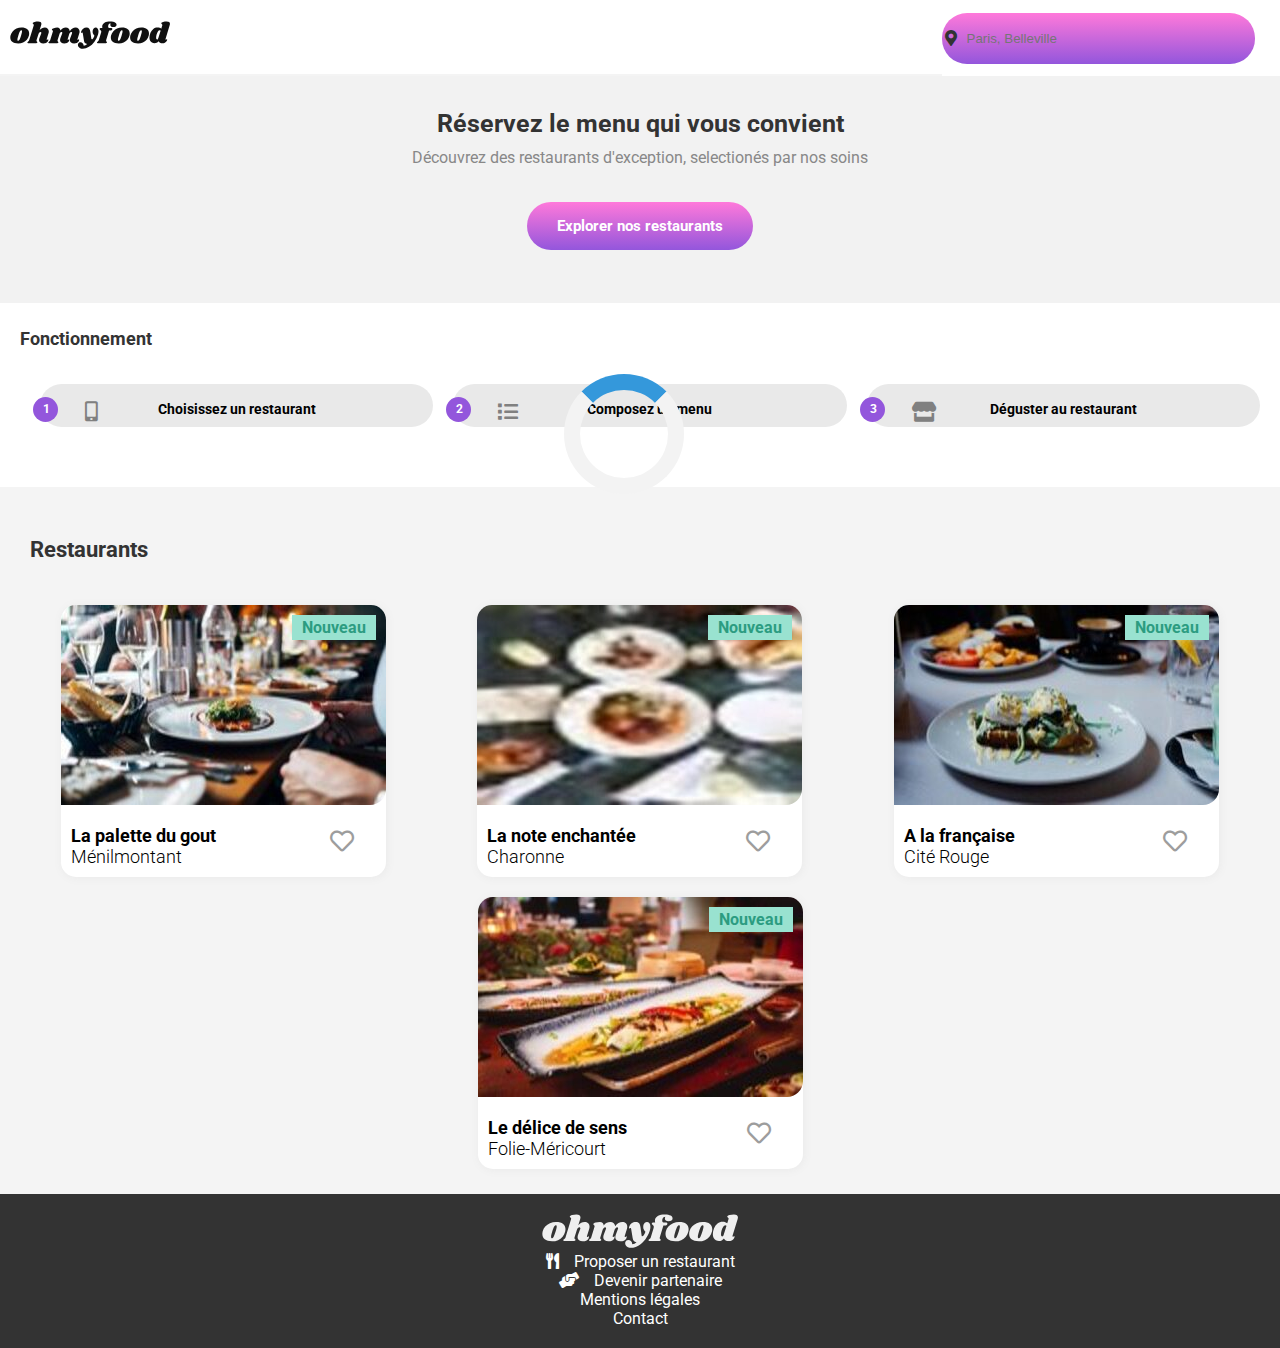
==== commit b077d7df: "final copy" ====
--- a/index.html
+++ b/index.html
@@ -11,6 +11,7 @@
     <link href="https://fonts.googleapis.com/css2?family=Roboto:ital,wght@0,300;0,500;0,700;1,300&display=swap" rel="stylesheet"/>
     <link rel="stylesheet" href="https://use.fontawesome.com/releases/v5.15.2/css/all.css">
 </head>
+<div class="loader"></div>
 <body class="home_page">
     <header class="the_header">
         <div class="logo_logo">
--- a/style.css
+++ b/style.css
@@ -10,6 +10,9 @@
     text-align: left;
     color: #333;
 }
+.home_page {
+
+}
 .the_header {
     display: flex;
     flex-direction: column;
@@ -20,6 +23,7 @@
     color: black;
     margin-right: 275px;
     display: block;
+    vertical-align: middle;
 }
 .recherche_loc .input_text input {
     border: 0;
@@ -311,6 +315,43 @@
 .the_footer a {
     text-decoration: none;
     color: white;
+}
+.loader {
+    position: absolute;
+    left: 50%;
+    top: 50%;
+    z-index: 1;
+    width: 120px;
+    height: 120px;
+    margin: -76px 0 0 -76px;
+    border: 16px solid #f3f3f3;
+    border-radius: 50%;
+    border-top: 16px solid #3498db;
+    animation: section-loader spin 2s linear infinite;
+    animation-delay: 3s;
+
+  }
+@keyframes spin {
+    0% { transform: rotate(0deg);
+     }
+    100% { transform: rotate(360deg); }
+  }
+  @keyframes section-loader {
+    from {
+      opacity: 1;
+    }
+    to {
+      opacity: 0;
+    }
+}
+#loader {
+    position: relative;
+    -webkit-animation-name: animatebottom;
+    -webkit-animation-duration: 1s;
+    animation-name: animatebottom;
+}
+#loader:before {
+    animation-delay: 3s;
 }
 .fa-arrow-left:before {
     content: "\f060";
@@ -509,6 +550,11 @@
         padding: 15px 0 15px 15px;
         width: 100%;
     }
+    .the_meu_prices, h4, .plat {
+    overflow: hidden;
+    text-overflow: ellipsis;
+    white-space: nowrap;
+    }
     .footer_logo {
         max-width: none;
         text-align: center;
@@ -517,9 +563,7 @@
         text-align: center;
     }
     .the_menu_details {
-        display: flex;
         flex-flow: row wrap;
-        align-items: center;
         justify-content: space-between;
         width: 100%;
     }
@@ -531,6 +575,14 @@
         flex: 25px;
         margin-left: 15px;
     }
+}
+@media only screen and (min-width: 1200px)
+.the_menu_details {
+    display: flex;
+    flex-flow: row wrap;
+    align-items: center;
+    justify-content: space-between;
+    width: 100%;
         
         
         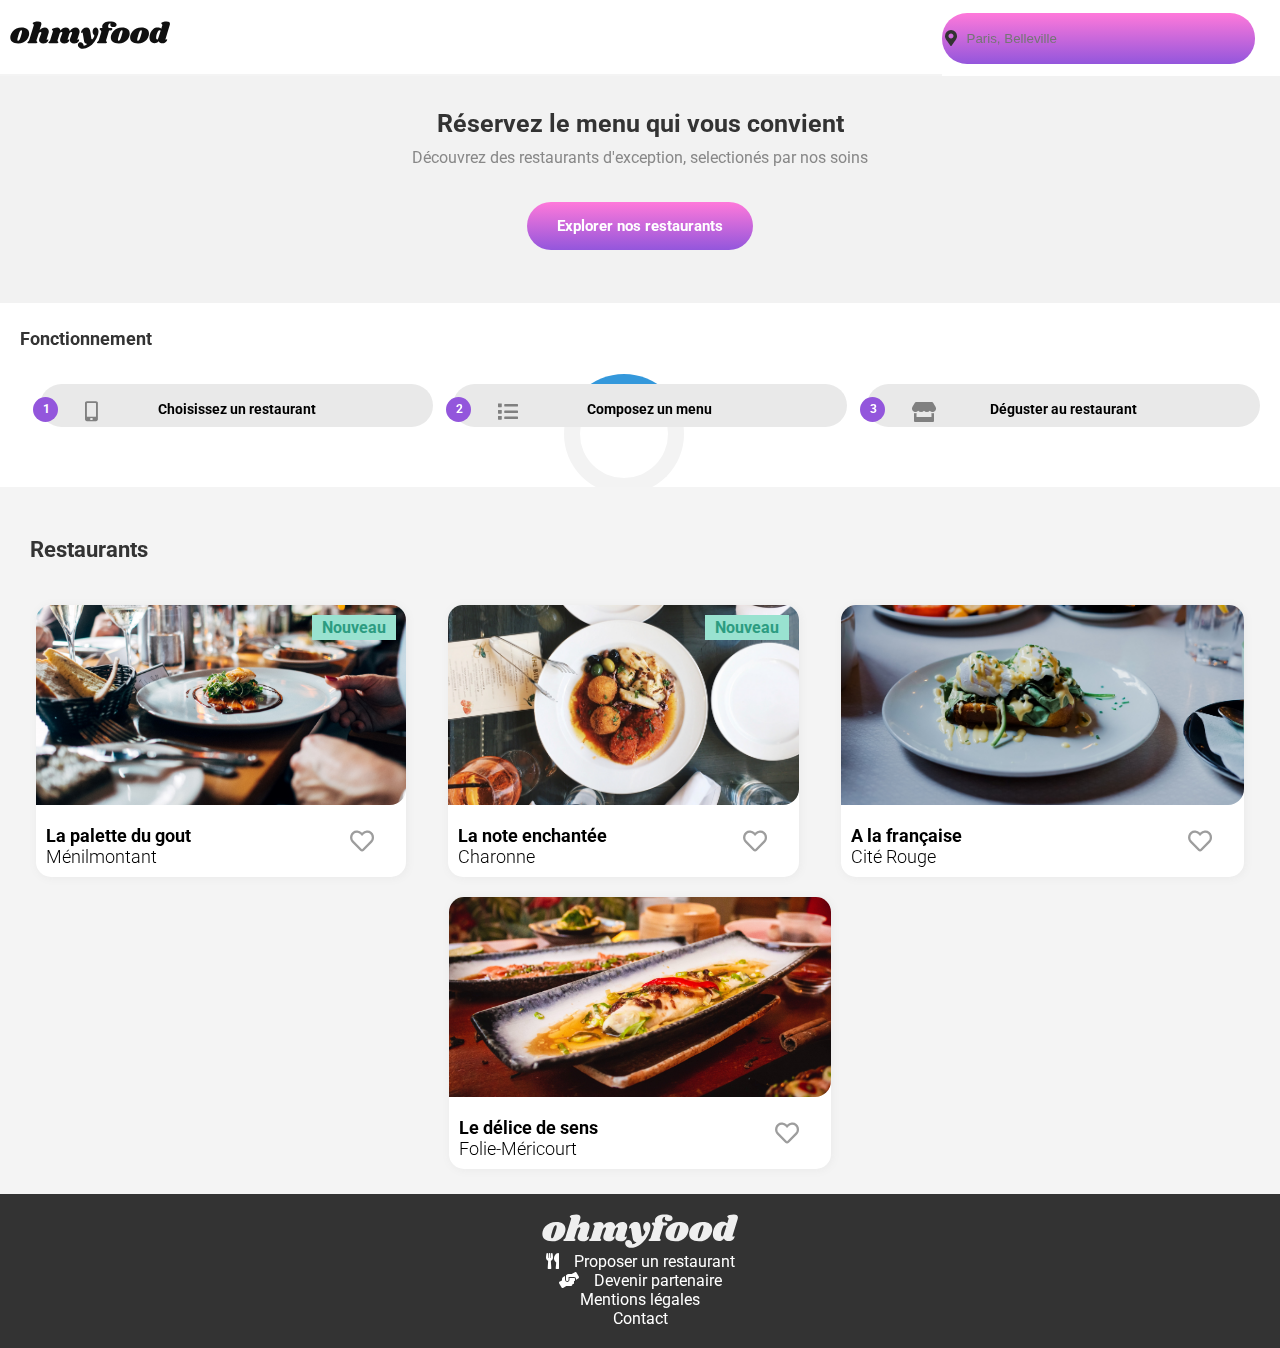
==== commit 44503ffb: "soutenance copy" ====
--- a/index.html
+++ b/index.html
@@ -11,8 +11,11 @@
     <link href="https://fonts.googleapis.com/css2?family=Roboto:ital,wght@0,300;0,500;0,700;1,300&display=swap" rel="stylesheet"/>
     <link rel="stylesheet" href="https://use.fontawesome.com/releases/v5.15.2/css/all.css">
 </head>
-<div class="loader"></div>
 <body class="home_page">
+    <div class="reloader">
+        <div class="loader"></div>
+    </div>
+    <div class="suite">
     <header class="the_header">
         <div class="logo_logo">
             <a href="index.html">
@@ -107,7 +110,6 @@
                     <a href="A_la_Francaise.html">
                         <figure class="box_img_header">
                             <img src="images/photos/la-francaise.jpg" alt="à-la-française" class="cart_img"/>
-                            <figcaption class="img_fig">Nouveau</figcaption>
                         </figure>
                     <header class="description">
                         <hgroup>
@@ -125,7 +127,6 @@
                     <a href="Le_delice_des_sens.html">
                         <figure class="box_img_header">
                             <img src="images/photos/le-délice.jpg" alt="le-délice-de-sens" class="cart_img"/>
-                            <figcaption class="img_fig">Nouveau</figcaption>
                         </figure>
                         <header class="description">
                             <hgroup>
--- a/style.css
+++ b/style.css
@@ -20,10 +20,10 @@
     background-color: #e9e9e9;
 }
 .the_header_back_icon {
+    position: absolute;
+    left: 20px;
+    top: 20px;
     color: black;
-    margin-right: 275px;
-    display: block;
-    vertical-align: middle;
 }
 .recherche_loc .input_text input {
     border: 0;
@@ -225,12 +225,14 @@
     align-items: center;
 }
 .the_menu_header_logo {
-    padding: 5px 46px;
-    flex-flow: column;
-    background: white;
-    width: 160%;
-    text-align: center;
-    border-bottom: é px solid #f4f4f4;
+    display: flex;
+    justify-content: center;
+    align-items: center;
+    padding: 10px;
+    background-color: white;
+    height: 63px;
+    position: relative;
+    width: 100%;
 }
 .grey {
     background: #f6f6f6;
@@ -327,32 +329,47 @@
     border: 16px solid #f3f3f3;
     border-radius: 50%;
     border-top: 16px solid #3498db;
-    animation: section-loader spin 2s linear infinite;
-    animation-delay: 3s;
+    animation: loader-rotate 2s ease-in-out 5
+  }
+  @keyframes loader-rotate {
+    from {
+        transform: rotate(0deg);
+    }
+    to {
+        transform: rotate(360deg);
+    }
+}
+.reloader {
+    display: flex;
+    justify-content: center;
+    align-items: center;
+    position: fixed;
+    width: 100%;
+    height: 100%;
+    background: white;
+    z-index: -1;
+    animation: reloader 0.5s 2s both;
+}
+@keyframes reloader {
+    from {
+        opacity: 1;
+    }
+    to {
+        opacity: 0;
+    }
+}
+.suite {
+    animation: suite 0.5s 2s both;
+}
+@keyframes suite {
+    from {
+        opacity: 0;
+    }
+    to {
+        opacity: 1;
+    }
+}
 
-  }
-@keyframes spin {
-    0% { transform: rotate(0deg);
-     }
-    100% { transform: rotate(360deg); }
-  }
-  @keyframes section-loader {
-    from {
-      opacity: 1;
-    }
-    to {
-      opacity: 0;
-    }
-}
-#loader {
-    position: relative;
-    -webkit-animation-name: animatebottom;
-    -webkit-animation-duration: 1s;
-    animation-name: animatebottom;
-}
-#loader:before {
-    animation-delay: 3s;
-}
 .fa-arrow-left:before {
     content: "\f060";
 }
@@ -491,6 +508,33 @@
         transform: translate(0px, 0);
         }
 }
+.the_menu_details_1 {
+    -webkit-animation: menu-appear ease-in-out 1500ms backwards;
+    animation: menu-appear ease-in-out 1500ms backwards;
+}
+.the_menu_details_2 {
+    -webkit-animation: menu-appear ease-in-out 1500ms 1s backwards;
+    animation: menu-appear ease-in-out 1500ms 1s backwards;
+}
+.the_menu_details_3 {
+    -webkit-animation: menu-appear ease-in-out 1500ms 2s backwards;
+    animation: menu-appear ease-in-out 1500ms 2s backwards;
+}
+@keyframes menu-appear {
+    0% {
+        -webkit-transform: translateY(50px);
+        transform: translateY(50px);
+        opacity: 0;
+    }
+    50% {
+        opacity: .5;
+    }
+    100% {
+        -webkit-transform: translateY(0);
+        transform: translateY(0);
+        opacity: 1;
+    }
+}
 @media only screen and (min-width: 765px) {
     .the_header {
         display: flex;
@@ -583,6 +627,7 @@
     align-items: center;
     justify-content: space-between;
     width: 100%;
-        
+    }
+}
         
         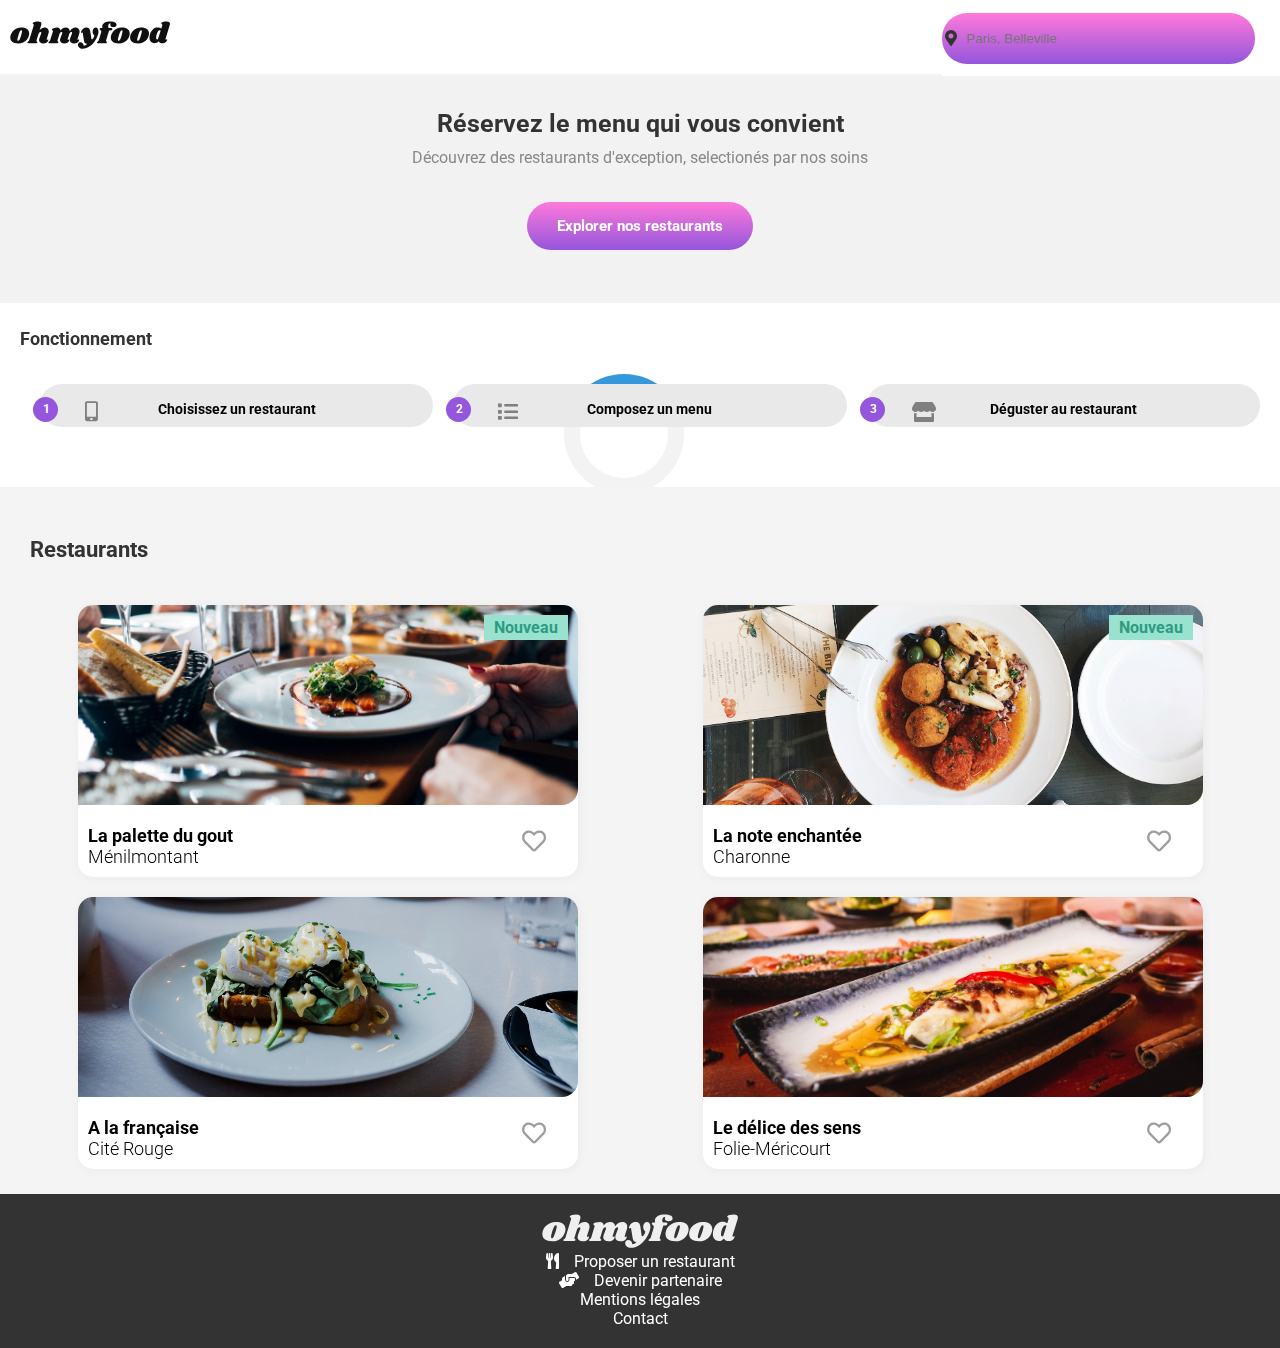
==== commit 8594643b: "soutenance" ====
--- a/index.html
+++ b/index.html
@@ -76,17 +76,18 @@
                             <img src="images/photos/la-palette.jpg" alt="la-palette-du-gout" class="cart_img"/>
                             <figcaption class="img_fig">Nouveau</figcaption>
                         </figure>
-                        <header class="description">
-                            <hgroup>
-                                <h3 class="strong">La palette du gout</h3>
-                                <h4 class="subtitle">Ménilmontant</h4>
-                            </hgroup>
-                            <div class="coeur">
-                                <i class="far fa-heart default-icon"></i>
-                                <i class="fas fa-heart hover-icon"></i>
-                            </div>
-                        </header>
                     </a>
+                    <header class="description">
+                        <hgroup>
+                            <h3 class="strong">La palette du gout</h3>
+                            <h4 class="subtitle">Ménilmontant</h4>
+                        </hgroup>
+                            
+                        <div class="coeur">
+                            <i class="far fa-heart default-icon"></i>
+                            <i class="fas fa-heart hover-icon"></i>
+                        </div>
+                    </header>
                 </div>
                 <div class="box_img">
                     <a href="La_note_enchantee.html">
@@ -94,23 +95,24 @@
                             <img src="images/photos/la-note.jpg" alt="la-note-enchantée" class="cart_img"/>
                             <figcaption class="img_fig">Nouveau</figcaption>
                         </figure>
-                        <header class="description">
-                            <hgroup>
-                                <h3 class="strong">La note enchantée</h3>
-                                <h4 class="subtitle">Charonne</h4>
-                            </hgroup>
-                            <div class="coeur">
-                                <i class="far fa-heart default-icon"></i>
-                                <i class="fas fa-heart hover-icon"></i>
-                            </div>
-                        </header>
                     </a>
+                    <header class="description">
+                        <hgroup>
+                            <h3 class="strong">La note enchantée</h3>
+                            <h4 class="subtitle">Charonne</h4>
+                        </hgroup>
+                        <div class="coeur">
+                            <i class="far fa-heart default-icon"></i>
+                            <i class="fas fa-heart hover-icon"></i>
+                        </div>
+                    </header>
                 </div>
                 <div class="box_img">
                     <a href="A_la_Francaise.html">
                         <figure class="box_img_header">
                             <img src="images/photos/la-francaise.jpg" alt="à-la-française" class="cart_img"/>
                         </figure>
+                    </a>
                     <header class="description">
                         <hgroup>
                             <h3 class="strong">A la française</h3>
@@ -121,24 +123,23 @@
                             <i class="fas fa-heart hover-icon"></i>
                         </div>
                     </header>
-                </a>
                 </div>
                 <div class="box_img">
                     <a href="Le_delice_des_sens.html">
                         <figure class="box_img_header">
-                            <img src="images/photos/le-délice.jpg" alt="le-délice-de-sens" class="cart_img"/>
+                            <img src="images/photos/le-délice.jpg" alt="le-délice-des-sens" class="cart_img"/>
                         </figure>
-                        <header class="description">
-                            <hgroup>
-                                <h3 class="strong">Le délice de sens</h3>
-                                <h4 class="subtitle">Folie-Méricourt</h4>
-                            </hgroup>
-                            <div class="coeur">
-                                <i class="far fa-heart default-icon"></i>
-                                <i class="fas fa-heart hover-icon"></i>
-                            </div>
-                        </header>
                     </a>
+                    <header class="description">
+                        <hgroup>
+                            <h3 class="strong">Le délice des sens</h3>
+                            <h4 class="subtitle">Folie-Méricourt</h4>
+                        </hgroup>
+                        <div class="coeur">
+                            <i class="far fa-heart default-icon"></i>
+                            <i class="fas fa-heart hover-icon"></i>
+                        </div>
+                    </header>
             </div>
             </div>
         </section>
--- a/style.css
+++ b/style.css
@@ -9,9 +9,6 @@
     font-size: 16px;
     text-align: left;
     color: #333;
-}
-.home_page {
-
 }
 .the_header {
     display: flex;
@@ -250,8 +247,10 @@
     border-top-right-radius: 35px;
 }
 .menu_name {
+    font-family: "Shrikhand",cursive;
     font-weight: normal;
     padding: 20px 0px 20px 20px;
+    font-size: 22px;
 }
 .the_menu_plats {
     padding: 20px;
@@ -297,6 +296,7 @@
 .plat {
     font-size: 18px;
     font-weight: bold;
+    color: black;
 }
 .the_footer {
     background-color: #333;
@@ -606,11 +606,6 @@
     .footer_details {
         text-align: center;
     }
-    .the_menu_details {
-        flex-flow: row wrap;
-        justify-content: space-between;
-        width: 100%;
-    }
     .sub_title {
         padding: 15px 0 15px 15px;
         width: 100%;
@@ -619,14 +614,54 @@
         flex: 25px;
         margin-left: 15px;
     }
-}
-@media only screen and (min-width: 1200px)
-.the_menu_details {
-    display: flex;
+    .the_menu_details_1 {
+        flex-flow: row wrap;
+        align-items: center;
+        justify-content: space-between;
+        width: 70%;
+        }
+    .the_menu_details_2{
+        flex-flow: row wrap;
+        align-items: center;
+        justify-content: space-between;
+        width: 70%;
+        }
+    .the_menu_details_3 {
+        flex-flow: row wrap;
+        align-items: center;
+        justify-content: space-between;
+        width: 70%;
+        }
+}
+@media only screen and (min-width: 1200px) {
+    .box_img {
+        width: 40%;
+    }
+    .restaurants_img {
+        display: flex;
+        justify-content: space-between;
+        align-items: center;
+        flex-flow: wrap;
+        padding: 15px;
+        height: 100%;
+    }
+.the_menu_details_1 {
     flex-flow: row wrap;
     align-items: center;
     justify-content: space-between;
-    width: 100%;
+    width: 70%;
+    }
+.the_menu_details_2{
+    flex-flow: row wrap;
+    align-items: center;
+    justify-content: space-between;
+    width: 70%;
+    }
+.the_menu_details_3 {
+    flex-flow: row wrap;
+    align-items: center;
+    justify-content: space-between;
+    width: 70%;
     }
 }
         
